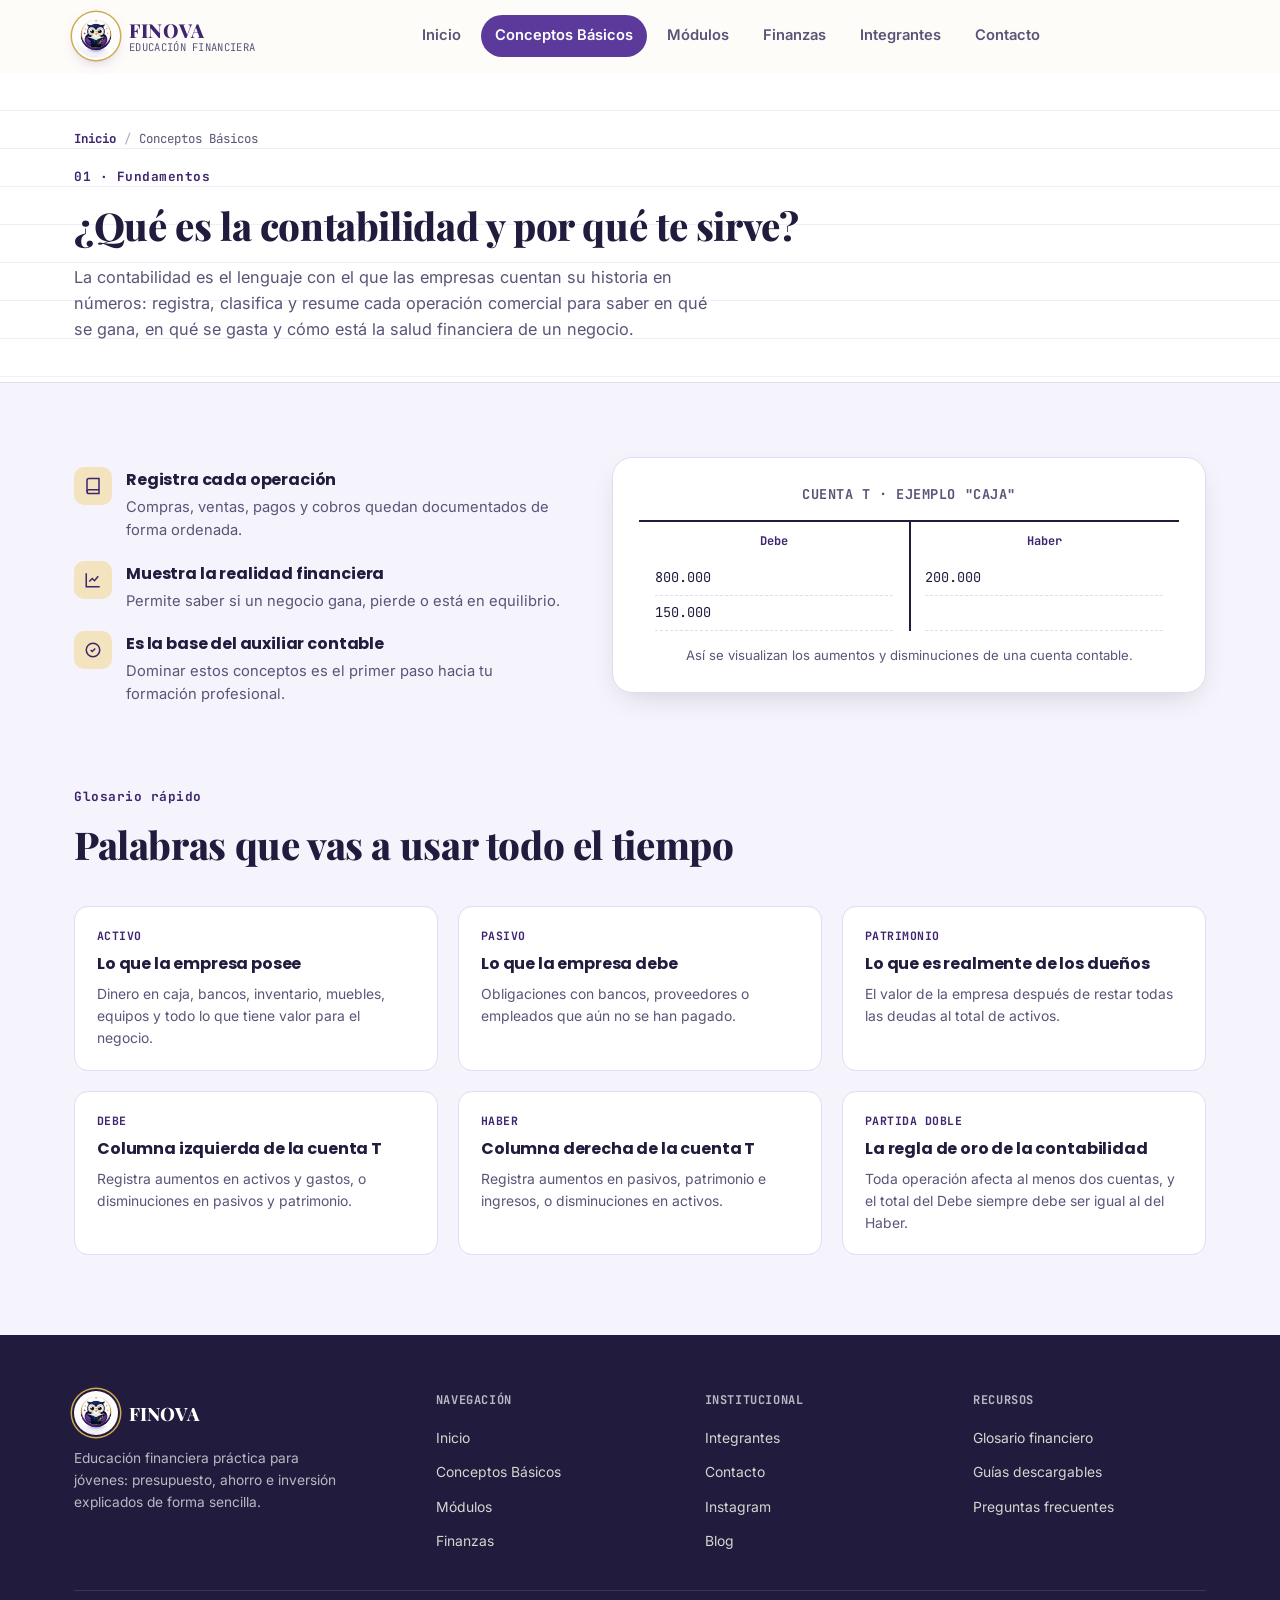
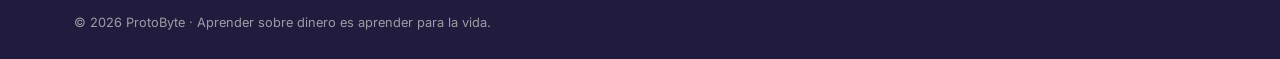
==== conceptos.html @ acddfb8e "INICIAL" ====
<!DOCTYPE html>
<html lang="es">
<head>
<meta charset="UTF-8">
<meta name="viewport" content="width=device-width, initial-scale=1.0">
<title>Conceptos Básicos — FINOVA</title>
<meta name="description" content="Qué es la contabilidad, la ecuación patrimonial y la dinámica de las cuentas T, explicado para estudiantes.">
<link rel="icon" type="image/jpeg" href="assets/isotipo-finova.jpg">

<link rel="preconnect" href="https://fonts.googleapis.com">
<link rel="preconnect" href="https://fonts.gstatic.com" crossorigin>
<link href="https://fonts.googleapis.com/css2?family=Poppins:wght@500;600;700;800&family=Playfair+Display:wght@700;800;900&family=Inter:wght@400;500;600;700&family=JetBrains+Mono:wght@500;700&display=swap" rel="stylesheet">

<link rel="stylesheet" href="css/base.css">
<link rel="stylesheet" href="css/conceptos.css">
</head>
<body>

<header id="siteHeader">
  <div class="navbar">
    <a href="index.html" class="brand" aria-label="FINOVA - Inicio">
      <img src="assets/isotipo-finova.jpg" alt="Isotipo FINOVA" class="brand-mark">
      <div class="brand-text">
        <strong>FINOVA</strong>
        <span>Educación Financiera</span>
      </div>
    </a>

    <nav class="nav-links" aria-label="Navegación principal">
      <a href="index.html">Inicio</a>
      <a href="conceptos.html" aria-current="page">Conceptos Básicos</a>
      <a href="modulos.html">Módulos</a>
      <a href="test.html">Finanzas</a>
      <a href="integrantes.html">Integrantes</a>
      <a href="contacto.html">Contacto</a>
    </nav>

    <div class="nav-actions">
      <button class="hamburger" id="hamburgerBtn" aria-label="Abrir menú" aria-expanded="false" aria-controls="mobileMenu">
        <span></span><span></span><span></span>
      </button>
    </div>
  </div>

  <nav class="mobile-menu" id="mobileMenu" aria-label="Navegación móvil">
    <a href="index.html">Inicio</a>
    <a href="conceptos.html" aria-current="page">Conceptos Básicos</a>
    <a href="modulos.html">Módulos</a>
    <a href="test.html">Finanzas</a>
    <a href="integrantes.html">Integrantes</a>
    <a href="contacto.html">Contacto</a>
  </nav>
</header>

<main>

  <section class="page-hero ledger-bg">
    <div class="container">
      <div class="breadcrumb"><a href="index.html">Inicio</a><span class="sep">/</span><span>Conceptos Básicos</span></div>
      <span class="section-tag">01 · Fundamentos</span>
      <h1 class="section-title">¿Qué es la contabilidad y por qué te sirve?</h1>
      <p class="section-lead">
        La contabilidad es el lenguaje con el que las empresas cuentan su historia en números:
        registra, clasifica y resume cada operación comercial para saber en qué se gana,
        en qué se gasta y cómo está la salud financiera de un negocio.
      </p>
    </div>
  </section>

  <section class="intro">
    <div class="container intro-grid">
      <div>
        <div class="intro-points">
          <div class="intro-point reveal">
            <div class="ic">
              <svg width="18" height="18" viewBox="0 0 24 24" fill="none" stroke="currentColor" stroke-width="2"><path d="M4 19.5A2.5 2.5 0 0 1 6.5 17H20"/><path d="M6.5 2H20v20H6.5A2.5 2.5 0 0 1 4 19.5v-15A2.5 2.5 0 0 1 6.5 2z"/></svg>
            </div>
            <div>
              <h4>Registra cada operación</h4>
              <p>Compras, ventas, pagos y cobros quedan documentados de forma ordenada.</p>
            </div>
          </div>
          <div class="intro-point reveal">
            <div class="ic">
              <svg width="18" height="18" viewBox="0 0 24 24" fill="none" stroke="currentColor" stroke-width="2"><path d="M3 3v18h18"/><path d="M7 14l4-4 3 3 5-6"/></svg>
            </div>
            <div>
              <h4>Muestra la realidad financiera</h4>
              <p>Permite saber si un negocio gana, pierde o está en equilibrio.</p>
            </div>
          </div>
          <div class="intro-point reveal">
            <div class="ic">
              <svg width="18" height="18" viewBox="0 0 24 24" fill="none" stroke="currentColor" stroke-width="2"><circle cx="12" cy="12" r="9"/><path d="M9 12l2 2 4-4"/></svg>
            </div>
            <div>
              <h4>Es la base del auxiliar contable</h4>
              <p>Dominar estos conceptos es el primer paso hacia tu formación profesional.</p>
            </div>
          </div>
        </div>
      </div>

      <div class="tcuenta reveal">
        <h4>Cuenta T · Ejemplo "Caja"</h4>
        <div class="t-shape">
          <div class="t-cols">
            <div class="t-col">
              <h5>Debe</h5>
              <p>800.000</p>
              <p>150.000</p>
            </div>
            <div class="t-col">
              <h5>Haber</h5>
              <p>200.000</p>
              <p>&nbsp;</p>
            </div>
          </div>
        </div>
        <p style="text-align:center; margin-top:14px; font-size:0.82rem; color:var(--dark-soft);">
          Así se visualizan los aumentos y disminuciones de una cuenta contable.
        </p>
      </div>
    </div>
  </section>

  <section class="glossary">
    <div class="container">
      <span class="section-tag">Glosario rápido</span>
      <h2 class="section-title">Palabras que vas a usar todo el tiempo</h2>

      <div class="glossary-grid">
        <div class="glossary-card reveal">
          <span class="term">Activo</span>
          <h4>Lo que la empresa posee</h4>
          <p>Dinero en caja, bancos, inventario, muebles, equipos y todo lo que tiene valor para el negocio.</p>
        </div>
        <div class="glossary-card reveal">
          <span class="term">Pasivo</span>
          <h4>Lo que la empresa debe</h4>
          <p>Obligaciones con bancos, proveedores o empleados que aún no se han pagado.</p>
        </div>
        <div class="glossary-card reveal">
          <span class="term">Patrimonio</span>
          <h4>Lo que es realmente de los dueños</h4>
          <p>El valor de la empresa después de restar todas las deudas al total de activos.</p>
        </div>
        <div class="glossary-card reveal">
          <span class="term">Debe</span>
          <h4>Columna izquierda de la cuenta T</h4>
          <p>Registra aumentos en activos y gastos, o disminuciones en pasivos y patrimonio.</p>
        </div>
        <div class="glossary-card reveal">
          <span class="term">Haber</span>
          <h4>Columna derecha de la cuenta T</h4>
          <p>Registra aumentos en pasivos, patrimonio e ingresos, o disminuciones en activos.</p>
        </div>
        <div class="glossary-card reveal">
          <span class="term">Partida doble</span>
          <h4>La regla de oro de la contabilidad</h4>
          <p>Toda operación afecta al menos dos cuentas, y el total del Debe siempre debe ser igual al del Haber.</p>
        </div>
      </div>
    </div>
  </section>

</main>

<footer>
  <div class="container">
    <div class="footer-grid">
      <div class="footer">
        <div class="footer-brand">
          <img src="assets/isotipo-finova.jpg" alt="Isotipo FINOVA" class="brand-mark">
          <strong>FINOVA</strong>
        </div>
        <p class="desc">Educación financiera práctica para jóvenes: presupuesto, ahorro e inversión explicados de forma sencilla.</p>
      </div>
      <div class="footer">
        <h5>Navegación</h5>
        <ul>
          <li><a href="index.html">Inicio</a></li>
          <li><a href="conceptos.html">Conceptos Básicos</a></li>
          <li><a href="modulos.html">Módulos</a></li>
          <li><a href="test.html">Finanzas</a></li>
        </ul>
      </div>
      <div class="footer">
        <h5>Institucional</h5>
        <ul>
          <li><a href="integrantes.html">Integrantes</a></li>
          <li><a href="contacto.html">Contacto</a></li>
          <li><a href="https://instagram.com/FINOVA_Oficial" target="_blank" rel="noopener">Instagram</a></li>
          <li><a href="#">Blog</a></li>
        </ul>
      </div>
      <div class="footer">
        <h5>Recursos</h5>
        <ul>
          <li><a href="conceptos.html">Glosario financiero</a></li>
          <li><a href="modulos.html">Guías descargables</a></li>
          <li><a href="contacto.html">Preguntas frecuentes</a></li>
        </ul>
      </div>
    </div>
    <div class="footer-bottom">
      <span>© 2026 ProtoByte · Aprender sobre dinero es aprender para la vida.</span>
    </div>
  </div>
</footer>

<script src="js/main.js" defer></script>
</body>
</html>
---- css/base.css ----
/* ============================================================
   BASE.CSS
   Hoja de estilos compartida por TODAS las páginas del sitio.
   Contiene: tokens de diseño, reset, tipografía global, layout
   utilitario (container, secciones), botones, header/nav, footer
   y utilidades (ledger-bg, reveal, focus, reduced-motion).

   Páginas que la usan: index.html, conceptos.html, modulos.html,
   test.html, integrantes.html, contacto.html
   ============================================================ */

/* ------------------------------------------------------------
   1. TOKENS DE DISEÑO
   ------------------------------------------------------------ */
:root{
  /* Paleta de marca FINOVA, extraída del logo/isotipo oficial.
     Se conservan los NOMBRES de variable originales del mockup
     (--terracota, --ambar, etc.) para no tener que tocar cada
     archivo CSS: solo cambia el valor que hay detrás de cada token. */
  --cream:      #F5F3FB;   /* fondo general (lavanda muy claro) */
  --paper:      #FFFFFF;   /* fondo de tarjetas */
  --line:       #E2DBF2;   /* líneas y bordes suaves, tono lavanda */
  --dark:       #211B3D;   /* texto principal / fondo footer (índigo oscuro) */
  --dark-soft:  #5B5478;   /* texto secundario (violeta grisáceo) */
  --terracota:  #5B3A9B;   /* color primario -> morado FINOVA */
  --terracota-d:#3E2570;   /* primario hover / oscuro -> morado profundo */
  --ambar:      #D4A94E;   /* color secundario -> dorado FINOVA */
  --ambar-soft: #F3E3BE;   /* dorado suave para fondos e íconos */
  --verde:      #2E7D5B;   /* estado "correcto / positivo" */
  --rojo-margen:#B23B5D;   /* estado "incorrecto" (rosa-vino, dentro de la paleta) */

  --radius-lg: 20px;
  --radius-md: 14px;
  --radius-sm: 8px;

  --shadow-card: 0 10px 30px -12px rgba(33,27,61,0.22);
  --shadow-soft: 0 4px 14px -6px rgba(33,27,61,0.14);

  --font-display:'Poppins', sans-serif;
  --font-brand:'Playfair Display', serif; /* tipografía elegante a tono con el logo FINOVA */
  --font-body:'Inter', sans-serif;
  --font-mono:'JetBrains Mono', monospace;

  --header-h: 72px; /* alto aproximado del header, usado para scroll-margin */
}

/* ------------------------------------------------------------
   2. RESET Y BASE TIPOGRÁFICA
   ------------------------------------------------------------ */
*{ box-sizing:border-box; margin:0; padding:0; }
html{ scroll-behavior:smooth; }
body{
  font-family:var(--font-body);
  background:var(--cream);
  color:var(--dark);
  line-height:1.6;
  overflow-x:hidden;
}
img,svg{ display:block; max-width:100%; }
a{ color:inherit; text-decoration:none; }
ul{ list-style:none; }
button{ font-family:inherit; cursor:pointer; border:none; background:none; }
h1,h2,h3,h4{
  font-family:var(--font-display);
  font-weight:700;
  letter-spacing:-0.01em;
  color:var(--dark);
}
h1, .section-title{ font-family:var(--font-brand); font-weight:800; }
.mono{ font-family:var(--font-mono); }

:focus-visible{ outline:3px solid var(--terracota); outline-offset:3px; border-radius:4px; }

/* Secciones ancladas (por si en el futuro se usan anclas dentro de una página) */
section[id]{ scroll-margin-top: calc(var(--header-h) + 12px); }

/* ------------------------------------------------------------
   3. LAYOUT UTILITARIO
   ------------------------------------------------------------ */
.container{
  width:100%;
  max-width:1180px;
  margin:0 auto;
  padding:0 24px;
}

.eyebrow{
  display:inline-flex;
  align-items:center;
  gap:8px;
  font-family:var(--font-mono);
  font-size:0.75rem;
  letter-spacing:0.08em;
  text-transform:uppercase;
  color:var(--terracota-d);
  background:var(--ambar-soft);
  padding:6px 14px;
  border-radius:999px;
  font-weight:700;
}

.section-tag{
  font-family:var(--font-mono);
  font-size:0.8rem;
  color:var(--terracota-d);
  font-weight:700;
  letter-spacing:0.04em;
}

.section-title{
  font-size:clamp(1.7rem, 3.2vw, 2.4rem);
  margin:6px 0 14px;
}

.section-lead{
  color:var(--dark-soft);
  max-width:640px;
  font-size:1.02rem;
}

.page-hero{
  padding:56px 0 40px;
  border-bottom:1px solid var(--line);
  background:var(--paper);
}
.page-hero .section-title{ margin-bottom:8px; }
.breadcrumb{
  display:flex;
  align-items:center;
  gap:8px;
  font-family:var(--font-mono);
  font-size:0.78rem;
  color:var(--dark-soft);
  margin-bottom:14px;
}
.breadcrumb a{ color:var(--terracota-d); font-weight:700; }
.breadcrumb .sep{ opacity:0.5; }

/* Textura de "papel de libro mayor": renglones horizontales sutiles */
.ledger-bg{
  background-image:
    repeating-linear-gradient(
      to bottom,
      transparent,
      transparent 37px,
      var(--line) 38px
    );
}

/* ------------------------------------------------------------
   4. BOTONES
   ------------------------------------------------------------ */
.btn{
  display:inline-flex;
  align-items:center;
  justify-content:center;
  gap:8px;
  padding:13px 26px;
  border-radius:999px;
  font-weight:600;
  font-size:0.95rem;
  transition:transform .18s ease, box-shadow .18s ease, background .18s ease;
  white-space:nowrap;
}
.btn-primary{
  background:var(--terracota);
  color:#fff;
  box-shadow:0 8px 20px -6px rgba(193,98,45,0.55);
}
.btn-primary:hover{ background:var(--terracota-d); transform:translateY(-2px); }
.btn-outline{
  background:transparent;
  color:var(--dark);
  border:1.5px solid var(--line);
}
.btn-outline:hover{ border-color:var(--terracota); color:var(--terracota-d); transform:translateY(-2px); }
.btn-ghost{ color:var(--terracota-d); padding:13px 10px; font-weight:700; }
.btn-block{ width:100%; }

/* ------------------------------------------------------------
   5. HEADER / NAVBAR (idéntico en las 6 páginas)
   ------------------------------------------------------------ */
header{
  position:sticky;
  top:0;
  z-index:100;
  background:rgba(255,253,249,0.9);
  backdrop-filter:blur(10px);
  border-bottom:1px solid transparent;
  transition:box-shadow .25s ease, border-color .25s ease;
}
header.scrolled{
  box-shadow:0 6px 24px -12px rgba(45,55,72,0.25);
  border-bottom-color:var(--line);
}
.navbar{
  display:flex;
  align-items:center;
  justify-content:space-between;
  padding:14px 24px;
  max-width:1180px;
  margin:0 auto;
}
.brand{ display:flex; align-items:center; gap:11px; }
.brand-mark{
  width:44px; height:44px;
  border-radius:50%;
  object-fit:cover;
  flex-shrink:0;
  background:#fff;
  box-shadow:0 0 0 2px #fff, 0 0 0 3.5px var(--ambar), 0 6px 16px -6px rgba(91,58,155,0.55);
}
.brand-text{ display:flex; flex-direction:column; line-height:1.15; }
.brand-text strong{ font-family:var(--font-brand); font-size:1.2rem; font-weight:800; letter-spacing:0.01em; color:var(--terracota-d); }
.brand-text span{ font-size:0.66rem; color:var(--dark-soft); font-family:var(--font-mono); letter-spacing:0.03em; text-transform:uppercase; }

.nav-links{ display:flex; align-items:center; gap:6px; }
.nav-links a{
  padding:9px 14px;
  border-radius:999px;
  font-weight:600;
  font-size:0.92rem;
  color:var(--dark-soft);
  transition:background .2s, color .2s;
}
.nav-links a:hover{ background:var(--ambar-soft); color:var(--terracota-d); }
.nav-links a[aria-current="page"]{
  background:var(--terracota);
  color:#fff;
}
.nav-links a[aria-current="page"]:hover{ background:var(--terracota-d); }

.nav-actions{ display:flex; align-items:center; gap:10px; }

.hamburger{
  display:none;
  flex-direction:column;
  gap:5px;
  padding:10px;
  border-radius:8px;
}
.hamburger span{
  width:24px; height:2.5px;
  background:var(--dark);
  border-radius:2px;
  transition:transform .25s ease, opacity .25s ease;
}
.hamburger.active span:nth-child(1){ transform:translateY(7.5px) rotate(45deg); }
.hamburger.active span:nth-child(2){ opacity:0; }
.hamburger.active span:nth-child(3){ transform:translateY(-7.5px) rotate(-45deg); }

.mobile-menu{
  display:none;
  flex-direction:column;
  gap:2px;
  max-height:0;
  overflow:hidden;
  transition:max-height .32s ease;
  background:var(--paper);
  border-bottom:1px solid var(--line);
}
.mobile-menu.open{ max-height:460px; }
.mobile-menu a{
  padding:15px 24px;
  font-weight:600;
  border-top:1px solid var(--line);
  color:var(--dark);
}
.mobile-menu a:active{ background:var(--ambar-soft); }
.mobile-menu a[aria-current="page"]{ color:var(--terracota-d); background:var(--ambar-soft); }

@media (max-width: 860px){
  .nav-links{ display:none; }
  .nav-actions .btn-outline{ display:none; }
  .hamburger{ display:flex; }
  .mobile-menu{ display:flex; }
}

/* ------------------------------------------------------------
   6. FOOTER (idéntico en las 6 páginas)
   ------------------------------------------------------------ */
footer{ background:var(--dark); color:#E7E4DF; padding:56px 0 26px; }
.footer-grid{
  display:grid;
  grid-template-columns:1.4fr 1fr 1fr 1fr;
  gap:36px;
  margin-bottom:36px;
}
.footer-brand{ display:flex; gap:11px; align-items:center; margin-bottom:12px; }
.footer-brand strong{ font-family:var(--font-brand); font-size:1.15rem; font-weight:800; color:#fff; }
.footer-brand .brand-mark{ box-shadow:0 0 0 2px var(--dark), 0 0 0 3.5px var(--ambar); }
.footer p.desc{ font-size:0.86rem; color:#B7BAC2; max-width:280px; }
.footer h5{ font-family:var(--font-mono); font-size:0.75rem; text-transform:uppercase; letter-spacing:0.05em; color:#B7BAC2; margin-bottom:14px; }
.footer ul{ display:flex; flex-direction:column; gap:9px; }
.footer ul a{ font-size:0.87rem; color:#D7D5D0; transition:color .18s; }
.footer ul a:hover{ color:var(--ambar); }
.footer-bottom{
  border-top:1px solid rgba(255,255,255,0.12);
  padding-top:22px;
  display:flex;
  justify-content:space-between;
  flex-wrap:wrap;
  gap:10px;
  font-size:0.8rem;
  color:#9A9DA6;
}

@media (max-width:860px){ .footer-grid{ grid-template-columns:1fr 1fr; } }
@media (max-width:560px){ .footer-grid{ grid-template-columns:1fr; } }

/* ------------------------------------------------------------
   7. UTILIDADES (reveal on scroll / accesibilidad de movimiento)
   ------------------------------------------------------------ */
.reveal{ opacity:0; transform:translateY(18px); transition:opacity .6s ease, transform .6s ease; }
.reveal.in{ opacity:1; transform:translateY(0); }

@media (prefers-reduced-motion: reduce){
  *{ animation:none !important; transition:none !important; }
  html{ scroll-behavior:auto; }
}
---- css/conceptos.css ----
/* ============================================================
   CONCEPTOS.CSS — usada únicamente por conceptos.html
   ============================================================ */

.intro{ padding:60px 0 76px; }
.intro-grid{
  display:grid;
  grid-template-columns:0.9fr 1.1fr;
  gap:52px;
  align-items:center;
}
.intro-points{ display:flex; flex-direction:column; gap:18px; margin-top:24px; }
.intro-point{ display:flex; gap:14px; align-items:flex-start; }
.intro-point .ic{
  flex-shrink:0; width:38px; height:38px; border-radius:10px;
  background:var(--ambar-soft); color:var(--terracota-d);
  display:flex; align-items:center; justify-content:center;
}
.intro-point h4{ font-size:1rem; margin-bottom:3px; }
.intro-point p{ font-size:0.92rem; color:var(--dark-soft); }

.tcuenta{
  background:var(--paper);
  border:1px solid var(--line);
  border-radius:var(--radius-lg);
  box-shadow:var(--shadow-card);
  padding:26px;
}
.tcuenta h4{
  text-align:center; font-family:var(--font-mono); font-size:0.85rem;
  letter-spacing:0.04em; text-transform:uppercase; color:var(--dark-soft); margin-bottom:14px;
}
.t-shape{ position:relative; border-top:2.5px solid var(--dark); padding-top:10px; }
.t-shape::before{ content:""; position:absolute; top:0; bottom:0; left:50%; width:2px; background:var(--dark); }
.t-cols{ display:grid; grid-template-columns:1fr 1fr; }
.t-col{ padding:0 16px; }
.t-col h5{ text-align:center; font-family:var(--font-mono); font-size:0.75rem; color:var(--terracota-d); margin-bottom:10px; }
.t-col p{ font-size:0.85rem; padding:6px 0; border-bottom:1px dashed var(--line); font-family:var(--font-mono); }

/* Glosario de términos clave */
.glossary{ padding:0 0 80px; }
.glossary-grid{
  display:grid;
  grid-template-columns:repeat(3, 1fr);
  gap:20px;
  margin-top:30px;
}
.glossary-card{
  background:#fff;
  border:1px solid var(--line);
  border-radius:var(--radius-md);
  padding:20px 22px;
}
.glossary-card .term{
  font-family:var(--font-mono);
  font-size:0.72rem;
  font-weight:700;
  color:var(--terracota-d);
  text-transform:uppercase;
  letter-spacing:0.04em;
  margin-bottom:6px;
  display:block;
}
.glossary-card h4{ font-size:1rem; margin-bottom:6px; }
.glossary-card p{ font-size:0.87rem; color:var(--dark-soft); }

@media (max-width:900px){ .intro-grid{ grid-template-columns:1fr; } }
@media (max-width:900px){ .glossary-grid{ grid-template-columns:repeat(2,1fr); } }
@media (max-width:600px){ .glossary-grid{ grid-template-columns:1fr; } }
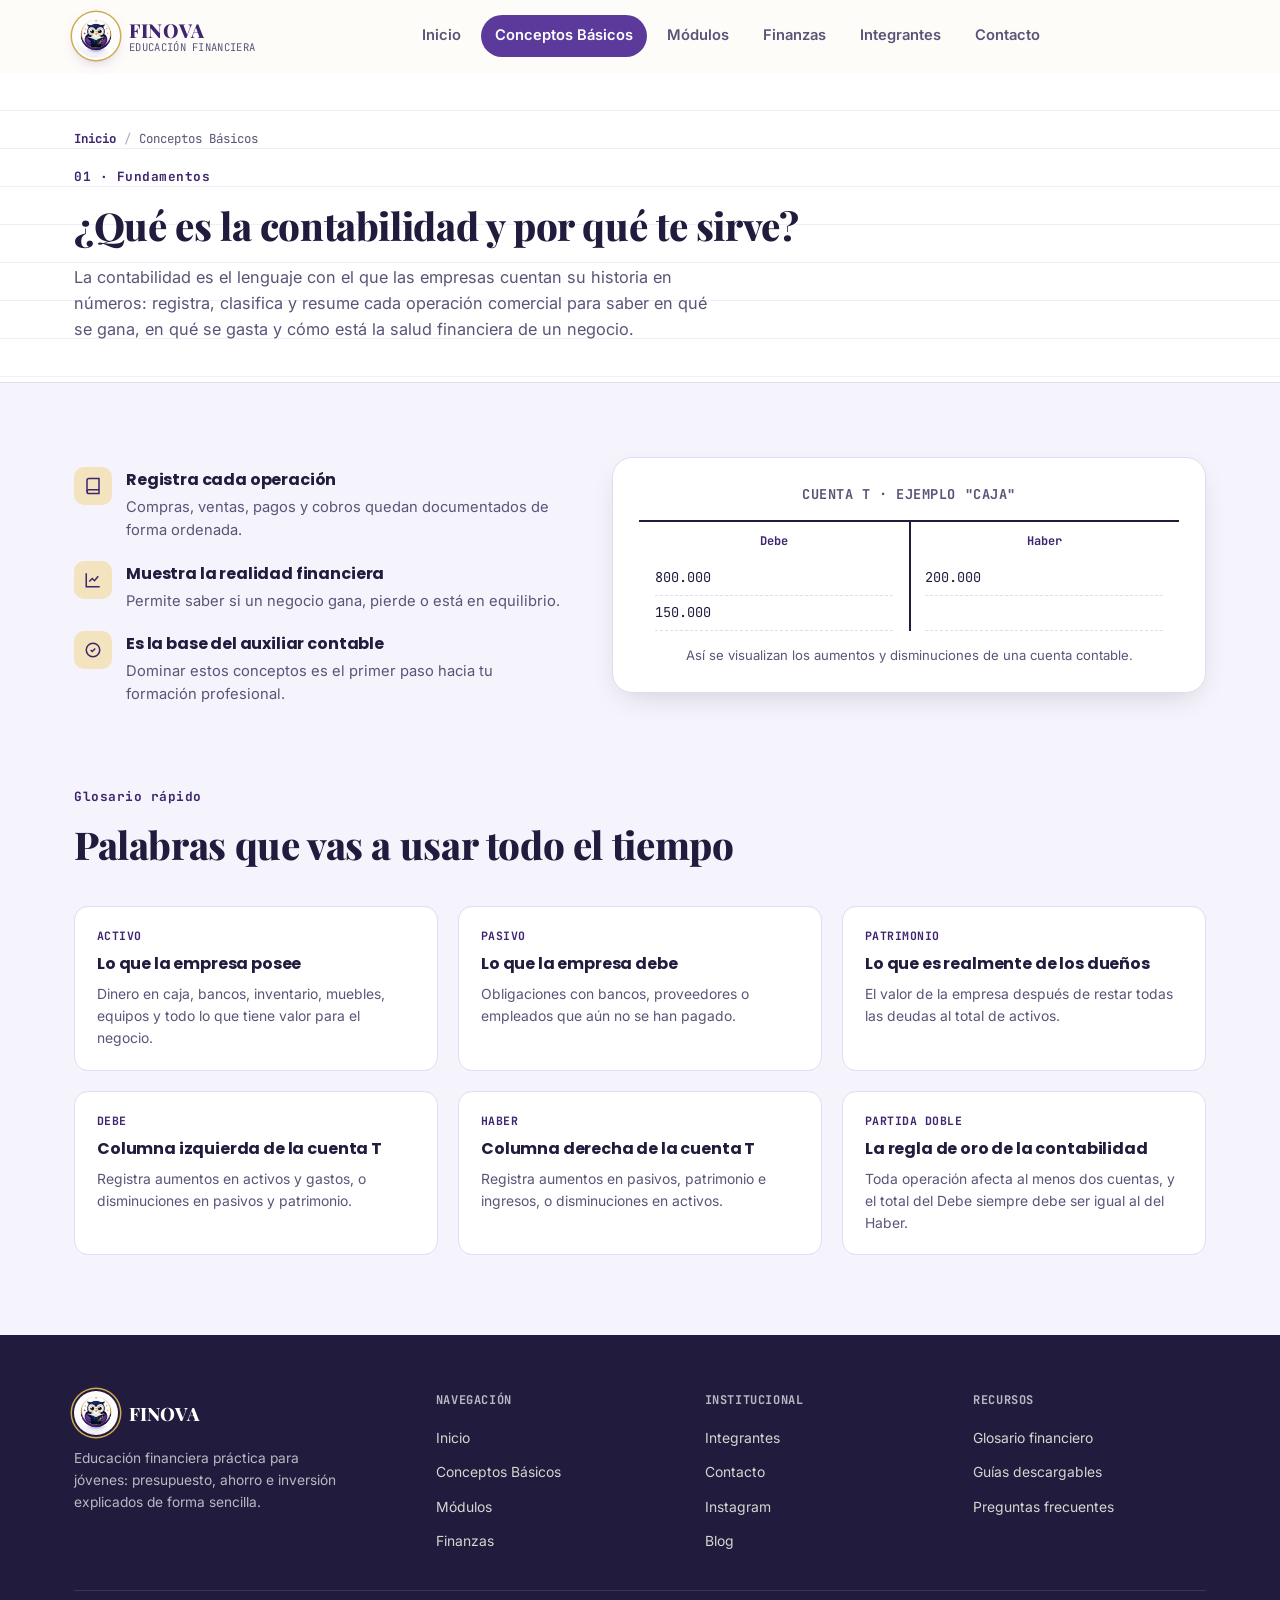
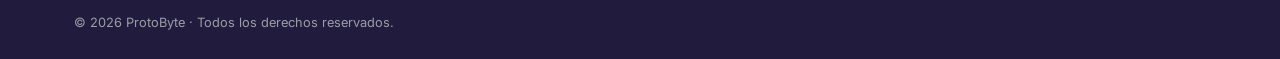
==== commit 0559f817: "11" ====
--- a/conceptos.html
+++ b/conceptos.html
@@ -204,7 +204,7 @@
       </div>
     </div>
     <div class="footer-bottom">
-      <span>© 2026 ProtoByte · Aprender sobre dinero es aprender para la vida.</span>
+      <span>© 2026 ProtoByte · Todos los derechos reservados.</span>
     </div>
   </div>
 </footer>
